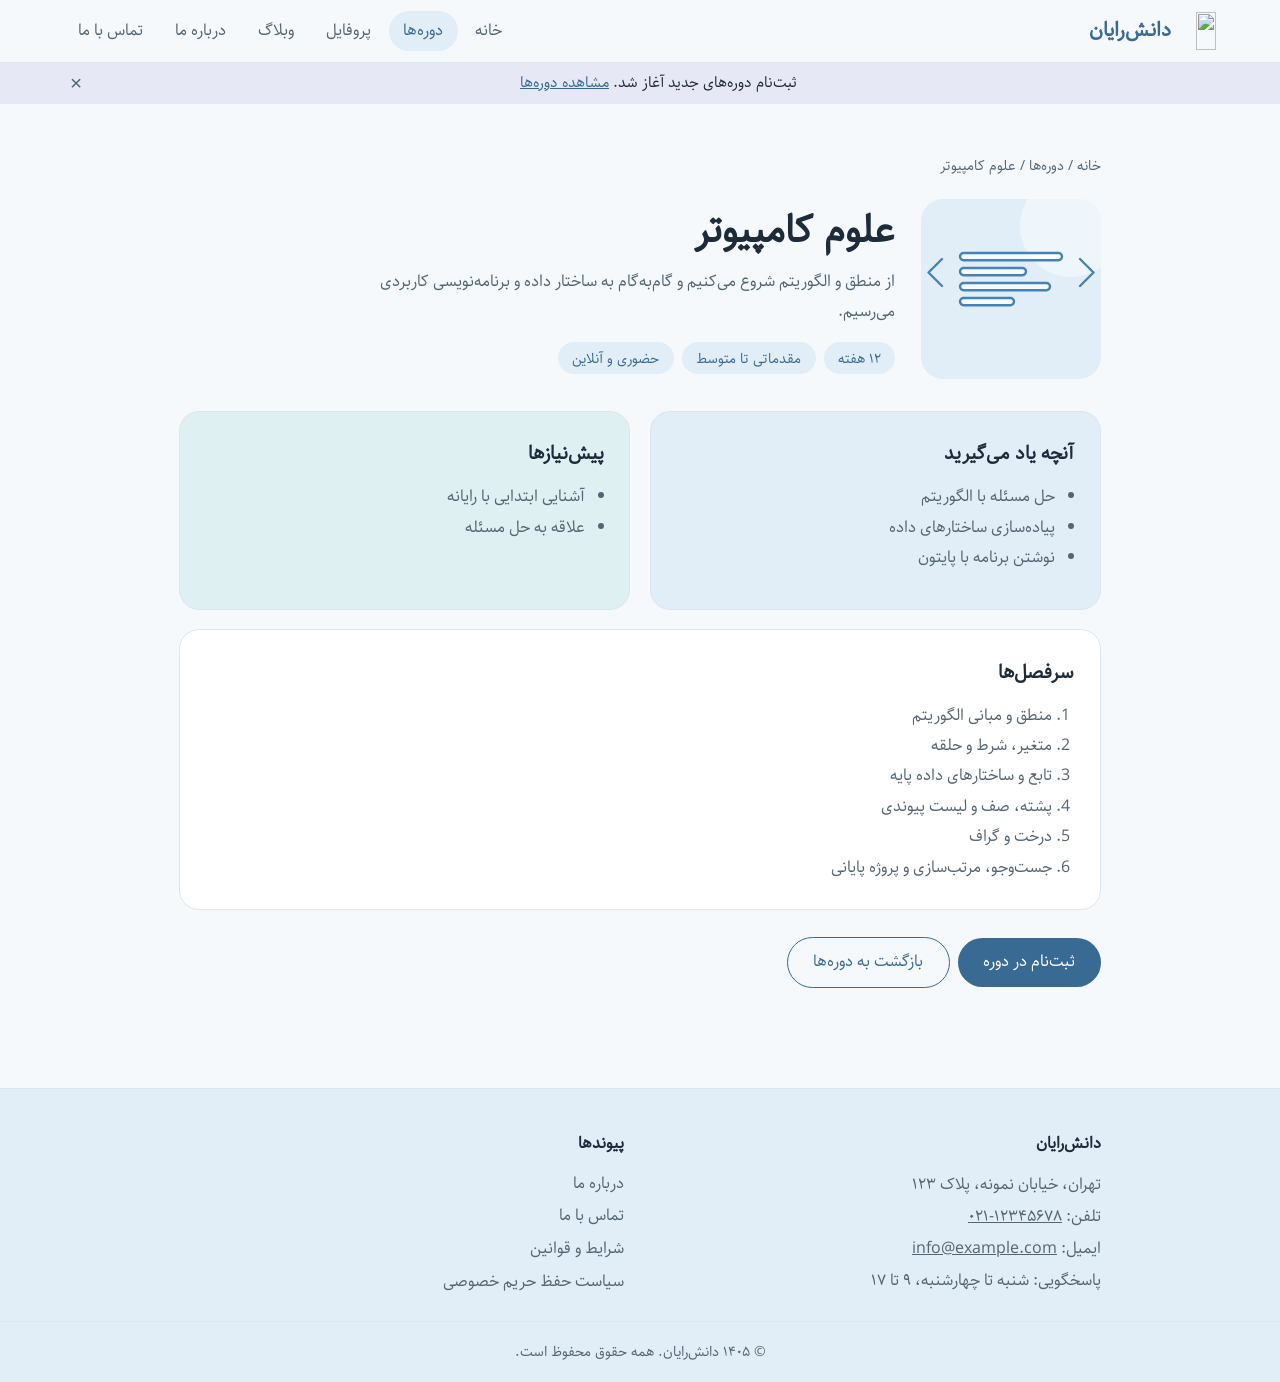
==== course-1.html @ 1ca7fc57 "Rename course-cs.html to course-1.html" ====
<!doctype html>
<html lang="fa" dir="rtl">
<head><meta charset="utf-8"><meta name="viewport" content="width=device-width,initial-scale=1">
<title>علوم کامپیوتر | دانش‌رایان</title><link rel="icon" type="image/png" href="resources/images/favicon.png"><meta name="theme-color" content="#f5f9fc"><link rel="stylesheet" href="resources/css/style.css"></head>
<body>
<header class="hd"><a class="logo" href="index.html"><img src="resources/images/logo.png" alt="" width="36" height="38"><span>دانش‌رایان</span></a>
<button class="burger" aria-label="منو" aria-expanded="false">☰</button>
<nav id="nav"><a href="index.html">خانه</a><div class="dd"><a href="courses.html" class="on">دوره‌ها</a><div class="menu"><a href="course-cs.html">علوم کامپیوتر</a><a href="course-networks.html">شبکه‌های کامپیوتری</a><a href="course-infrastructure.html">زیرساخت کامپیوتر</a></div></div><a href="profile.html">پروفایل</a><a href="blog.html">وبلاگ</a><a href="about.html">درباره ما</a><a href="contact.html">تماس با ما</a></nav></header>
<div id="ann" class="ann" role="region" aria-label="اطلاعیه" hidden><p aria-live="polite"></p><button type="button" aria-label="بستن اطلاعیه">×</button></div>
<main><section class="wrap"><p class="crumb"><a href="index.html">خانه</a> / <a href="courses.html">دوره‌ها</a> / علوم کامپیوتر</p>
<div class="ch"><img src="resources/images/course-cs.svg" alt="" width="180" height="180"><div><h1>علوم کامپیوتر</h1><p class="sub" style="margin:0">از منطق و الگوریتم شروع می‌کنیم و گام‌به‌گام به ساختار داده و برنامه‌نویسی کاربردی می‌رسیم.</p><div class="chips"><span>۱۲ هفته</span><span>مقدماتی تا متوسط</span><span>حضوری و آنلاین</span></div></div></div>
<div class="cols"><div class="card c1"><h3>آنچه یاد می‌گیرید</h3><ul><li>حل مسئله با الگوریتم</li><li>پیاده‌سازی ساختارهای داده</li><li>نوشتن برنامه با پایتون</li></ul></div><div class="card c3"><h3>پیش‌نیازها</h3><ul><li>آشنایی ابتدایی با رایانه</li><li>علاقه به حل مسئله</li></ul></div></div>
<div class="card"><h3>سرفصل‌ها</h3><ol><li>منطق و مبانی الگوریتم</li><li>متغیر، شرط و حلقه</li><li>تابع و ساختارهای داده پایه</li><li>پشته، صف و لیست پیوندی</li><li>درخت و گراف</li><li>جست‌وجو، مرتب‌سازی و پروژه پایانی</li></ol></div>
<p style="margin-top:1.5rem"><a class="btn" href="profile.html">ثبت‌نام در دوره</a><a class="btn g" href="courses.html">بازگشت به دوره‌ها</a></p></section></main>
<footer class="ft"><div class="ft-in">
<div class="ft-col"><h3>دانش‌رایان</h3><address>تهران، خیابان نمونه، پلاک ۱۲۳<br>تلفن: <a dir="ltr" href="tel:+982112345678">۰۲۱-۱۲۳۴۵۶۷۸</a><br>ایمیل: <a dir="ltr" href="mailto:info@example.com">info@example.com</a><br>پاسخگویی: شنبه تا چهارشنبه، ۹ تا ۱۷</address></div>
<div class="ft-col"><h3>پیوندها</h3><div class="ft-links"><a href="about.html">درباره ما</a><a href="contact.html">تماس با ما</a><a href="terms.html">شرایط و قوانین</a><a href="privacy.html">سیاست حفظ حریم خصوصی</a></div></div>
<div class="ft-col"><h3>نمادها و گواهی‌ها</h3><div id="badges" class="badges"></div></div>
</div><p class="copy">© ۱۴۰۵ دانش‌رایان. همه حقوق محفوظ است.</p></footer>
<script src="resources/js/db.js"></script><script src="resources/js/main.js"></script>
</body></html>
---- resources/css/style.css ----
@font-face {
  font-family: Sahel;
  src: url(../fonts/Sahel.ttf) format("truetype");
  font-display: swap
}

@font-face {
  font-family: Sahel-B;
  src: url(../fonts/Sahel-Black.ttf) format("truetype");
  font-display: swap
}

:root {
  --bg: #f5f9fc;
  --tx: #1e2b3a;
  --mu: #546573;
  --c1: #e1edf7;
  --c2: #e6e8f6;
  --c3: #dff0f2;
  --ac: #396a93;
  --brand: #4682b4;
  --bd: #dce6f0
}

* {
  box-sizing: border-box;
  margin:0
}

body {
  font: 16px/1.9 Sahel, Vazirmatn, Tahoma, sans-serif;
  background: var(--bg);
  color: var(--tx)
}

a {
  color: inherit;
  text-decoration: none
}

:focus-visible {
  outline: 2px solid var(--ac);
  outline-offset: 2px
}

.hd {
  position: sticky;
  top: 0;
  z-index: 9;
  display: flex;
  align-items: center;
  justify-content: space-between;
  padding: .7rem 5%;
  background: rgba(245,249,252,.92);
  backdrop-filter: blur(8px);
  border-bottom: 1px solid var(--bd)
}

.logo {
  font-weight: 700;
  font-size: 1.25rem;
  color: var(--ac)
}

nav {
  display: flex;
  gap: .2rem
}

nav a {
  padding: .3rem .9rem;
  border-radius: 99px;
  color: var(--mu)
}

nav a:hover, nav a.on {
  background: var(--c1);
  color: var(--ac)
}

.burger {
  display: none;
  background: none;
  border: 1px solid var(--bd);
  border-radius: 10px;
  font-size: 1.3rem;
  padding: .1rem .6rem;
  cursor: pointer
}

.wrap {
  max-width: 1050px;
  margin: auto;
  padding: 3rem 5%
}

.hero {
  display: grid;
  grid-template-columns: 1.2fr 1fr;
  gap: 2rem;
  align-items: center;
  max-width: 1050px;
  margin: auto;
  padding: 5rem 5%
}

.hero img {
  width: 100%;
  height: auto;
  max-height: 340px
}

h1 {
  font-size: clamp(1.9rem,5vw,3.1rem);
  line-height: 1.5;
  margin-bottom: 1rem
}

h2 {
  font-size: 1.5rem;
  margin-bottom: 1rem
}

.sub {
  color: var(--mu);
  max-width: 520px;
  margin-bottom: 2rem
}

.btn {
  display: inline-block;
  padding: .6rem 1.6rem;
  border-radius: 99px;
  background: var(--ac);
  color: #fff;
  border: 0;
  font: inherit;
  cursor: pointer;
  margin: .2rem 0 .2rem .5rem
}

.btn.g {
  background: transparent;
  color: var(--ac);
  border: 1px solid var(--ac)
}

.grid {
  display: grid;
  gap: 1.2rem;
  grid-template-columns: repeat(auto-fit,minmax(260px,1fr))
}

.card {
  padding: 1.6rem;
  border-radius: 20px;
  border: 1px solid var(--bd);
  background: #fff
}

.c1 {
  background: var(--c1)
}

.c2 {
  background: var(--c2)
}

.c3 {
  background: var(--c3)
}

.card h3 {
  margin-bottom: .4rem
}

.card p, .card ul {
  color: var(--mu)
}

.card ul {
  padding-right: 1.2rem;
  margin: .6rem 0
}

label {
  font-size: .95rem
}

input, textarea {
  width: 100%;
  padding: .65rem .9rem;
  margin: .3rem 0 .9rem;
  border: 1px solid var(--bd);
  border-radius: 12px;
  font: inherit;
  background: #fff
}

.tabs {
  display: flex;
  gap: .5rem;
  margin-bottom: 1rem
}

.tab {
  flex: 1;
  padding: .5rem;
  border: 1px solid var(--bd);
  border-radius: 12px;
  background: #fff;
  font: inherit;
  cursor: pointer
}

.tab.on {
  background: var(--c1);
  color: var(--ac)
}

.box {
  max-width: 460px;
  margin: auto
}

.msg {
  margin-bottom: .8rem
}

.ok {
  color: #2f7a4d
}

.err {
  color: #b04a4a
}

.ft {
  margin-top: 3rem;
  border-top: 1px solid var(--bd);
  background: var(--c1);
  color: var(--mu)
}

.ft-in {
  max-width: 1050px;
  margin: auto;
  padding: 2.5rem 5% 1.5rem;
  display: grid;
  gap: 2rem;
  grid-template-columns: repeat(auto-fit,minmax(min(100%,230px),1fr))
}

.ft h3 {
  font-size: 1rem;
  color: var(--tx);
  margin-bottom: .6rem
}

.ft address {
  font-style: normal;
  line-height: 2
}

.ft address a {
  text-decoration: underline
}

.ft a:hover {
  color: var(--ac)
}

.ft-links {
  display: flex;
  flex-direction: column;
  gap: .15rem
}

.badges {
  display: flex;
  flex-wrap: wrap;
  gap: .8rem;
  align-items: center
}

.badges > * {
  max-width: 100%
}

.badges img {
  height: auto;
  max-height: 96px;
  width: auto
}

.copy {
  text-align: center;
  padding: 1rem 5%;
  border-top: 1px solid var(--bd);
  font-size: .9rem
}

.doc {
  max-width: 760px;
  margin: auto
}

.doc h1 {
  font-size: clamp(1.6rem,4vw,2.2rem);
  margin-bottom: .3rem
}

.doc h2 {
  font-size: 1.2rem;
  margin: 1.8rem 0 .3rem
}

.doc p {
  color: var(--mu)
}

.doc .upd {
  font-size: .9rem;
  margin-bottom: 1rem
}

[hidden] {
  display: none !important
}

@media(max-width:720px) {
  .hero {
    grid-template-columns: 1fr;
    padding: 3rem 5%
  }
  
  .hero img {
    order: -1;
    max-height: 200px
  }
  
  .burger {
    display: block
  }

  nav {
    display: none;
    position: absolute;
    top: 100%;
    right: 0;
    left: 0;
    flex-direction: column;
    background: var(--bg);
    padding: .8rem 5%;
    border-bottom: 1px solid var(--bd)
  }
  
  nav.open {
    display: flex
  }
}

.lnk {
  background: none;
  border: 0;
  color: var(--ac);
  font: inherit;
  cursor: pointer;
  padding: 0;
  text-decoration: none;
  margin: .2rem .5rem
}

.btn.d {
  background: #b04a4a
}

.sp {
  margin-top: 1.2rem
}

.logo {
  display: flex;
  align-items: center;
  gap: .55rem
}

.logo img {
  width: auto;
  height: 38px
}

.dd {
  position: relative
}

.dd > a {
  display: block
}

.menu {
  display: none;
  position: absolute;
  top: 100%;
  right: 0;
  min-width: 210px;
  flex-direction: column;
  padding: .4rem;
  background: #fff;
  border: 1px solid var(--bd);
  border-radius: 14px;
  box-shadow: 0 8px 24px rgba(30,43,58,.08)
}

.dd:hover .menu, .dd:focus-within .menu {
  display: flex
}

.menu a {
  border-radius: 10px
}

.ann {
  display: flex;
  align-items: center;
  gap: .8rem;
  padding: .4rem 5%;
  background: var(--c2);
  font-size: .92rem
}

.ann p {
  flex: 1;
  text-align: center;
  transition: opacity .4s
}

.ann p.out {
  opacity: 0
}

.ann a {
  color: var(--ac);
  text-decoration: underline
}

.ann button {
  background: none;
  border: 0;
  cursor: pointer;
  font-size: 1.3rem;
  line-height: 1;
  color: var(--mu)
}

.slider {
  max-width: 900px;
  margin: 1.5rem auto 0;
  padding: 0 5%
}

.slider + .hero {
  padding-top: 3rem
}

.vp {
  position: relative;
  overflow: hidden;
  border-radius: 22px;
  border: 1px solid var(--bd)
}

.track {
  display: flex;
  transition: transform .5s ease
}

.slide {
  flex: 0 0 100%;
  position: relative
}

.slide img {
  display: block;
  width: 100%;
  height: auto;
  aspect-ratio: 16/7;
  object-fit: cover
}

.slide figcaption {
  position: absolute;
  inset: auto 0 0;
  padding: .6rem 1.2rem;
  background: rgba(255,255,255,.82)
}

.sb {
  position: absolute;
  top: 50%;
  transform: translateY(-50%);
  width: 40px;
  height: 40px;
  border-radius: 50%;
  border: 0;
  background: rgba(255,255,255,.88);
  color: var(--ac);
  font-size: 1.5rem;
  cursor: pointer
}

.prev {
  right: .7rem
}

.next {
  left: .7rem
}

.dots {
  display: flex;
  justify-content: center;
  gap: .5rem;
  margin-top: .7rem
}

.dots button {
  width: 10px;
  height: 10px;
  border-radius: 50%;
  border: 0;
  padding: 0;
  background: var(--bd);
  cursor: pointer
}

.dots button.on {
  background: var(--brand)
}

.cgrid {
  display: grid;
  gap: 1.2rem;
  grid-template-columns: repeat(auto-fit,minmax(min(100%,330px),1fr))
}

.cc {
  display: flex;
  gap: 1.1rem;
  align-items: center;
  padding: 1.1rem;
  border-radius: 20px;
  border: 1px solid var(--bd);
  transition: transform .2s,box-shadow .2s
}

.cc:hover {
  transform: translateY(-2px);
  box-shadow: 0 8px 22px rgba(30,43,58,.07)
}

.cc img {
  flex: none;
  width: 104px;
  height: auto;
  aspect-ratio: 1;
  border-radius: 14px
}

.cc h3 {
  margin-bottom: .2rem
}

.cc p, .cc ul {
  color: var(--mu);
  font-size: .95rem
}

.cc ul {
  padding-right: 1.1rem;
  margin: .3rem 0
}

.more {
  font-size: .9rem;
  color: var(--ac)
}

.crumb {
  font-size: .9rem;
  color: var(--mu);
  margin-bottom: 1.2rem
}

.crumb a {
  text-decoration: none
}

.ch {
  display: flex;
  gap: 1.6rem;
  align-items: center;
  margin-bottom: 2rem
}

.ch img {
  flex: none;
  width: clamp(100px,22vw,180px);
  height: auto;
  aspect-ratio: 1;
  border-radius: 22px
}

.ch h1 {
  font-size: clamp(1.6rem,4vw,2.4rem);
  margin-bottom: .4rem
}

.chips {
  display: flex;
  flex-wrap: wrap;
  gap: .5rem;
  margin-top: .9rem
}

.chips span {
  padding: .15rem .9rem;
  border-radius: 99px;
  background: var(--c1);
  color: var(--ac);
  font-size: .9rem
}

.cols {
  display: grid;
  gap: 1.2rem;
  grid-template-columns: repeat(auto-fit,minmax(260px,1fr));
  margin-bottom: 1.2rem
}

.card ol {
  padding-right: 1.4rem;
  margin-top: .6rem;
  color: var(--mu)
}

@media(prefers-reduced-motion:reduce) {
  .track, .cc, .ann p {
    transition: none
  }
}

@media(max-width:720px) {
  .menu {
    display: flex;
    position: static;
    border: 0;
    box-shadow: none;
    background: transparent;
    padding: 0 1rem 0 0
  }
  
  .ch {
    flex-direction: column;
    align-items: flex-start
  }
}

@media(max-width:560px) {
  .slide img {
    aspect-ratio: 4/3
  }
  
  .cc img {
    width: 80px
  }
}
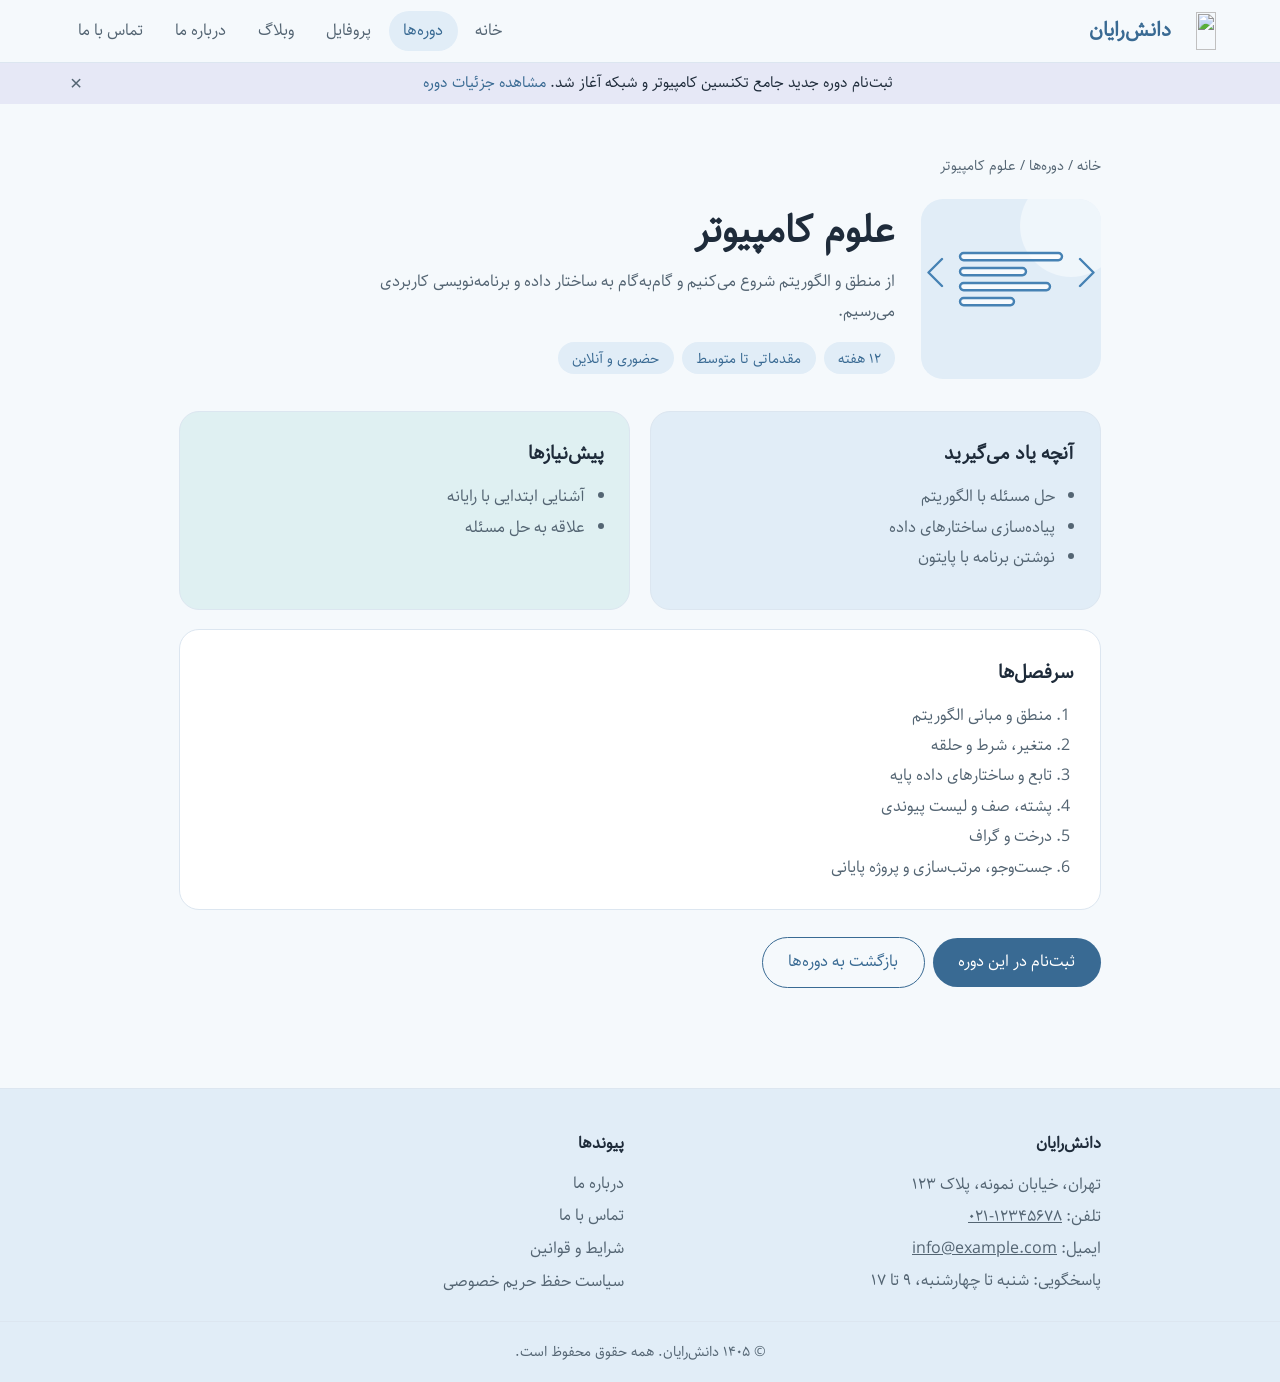
==== commit 3e8dce2c: "Update course-1.html" ====
--- a/course-1.html
+++ b/course-1.html
@@ -11,7 +11,7 @@
 <div class="ch"><img src="resources/images/course-cs.svg" alt="" width="180" height="180"><div><h1>علوم کامپیوتر</h1><p class="sub" style="margin:0">از منطق و الگوریتم شروع می‌کنیم و گام‌به‌گام به ساختار داده و برنامه‌نویسی کاربردی می‌رسیم.</p><div class="chips"><span>۱۲ هفته</span><span>مقدماتی تا متوسط</span><span>حضوری و آنلاین</span></div></div></div>
 <div class="cols"><div class="card c1"><h3>آنچه یاد می‌گیرید</h3><ul><li>حل مسئله با الگوریتم</li><li>پیاده‌سازی ساختارهای داده</li><li>نوشتن برنامه با پایتون</li></ul></div><div class="card c3"><h3>پیش‌نیازها</h3><ul><li>آشنایی ابتدایی با رایانه</li><li>علاقه به حل مسئله</li></ul></div></div>
 <div class="card"><h3>سرفصل‌ها</h3><ol><li>منطق و مبانی الگوریتم</li><li>متغیر، شرط و حلقه</li><li>تابع و ساختارهای داده پایه</li><li>پشته، صف و لیست پیوندی</li><li>درخت و گراف</li><li>جست‌وجو، مرتب‌سازی و پروژه پایانی</li></ol></div>
-<p style="margin-top:1.5rem"><a class="btn" href="profile.html">ثبت‌نام در دوره</a><a class="btn g" href="courses.html">بازگشت به دوره‌ها</a></p></section></main>
+<p style="margin-top:1.5rem"><a class="btn" href="enroll.html?course=1">ثبت‌نام در این دوره</a><a class="btn g" href="courses.html">بازگشت به دوره‌ها</a></p></section></main>
 <footer class="ft"><div class="ft-in">
 <div class="ft-col"><h3>دانش‌رایان</h3><address>تهران، خیابان نمونه، پلاک ۱۲۳<br>تلفن: <a dir="ltr" href="tel:+982112345678">۰۲۱-۱۲۳۴۵۶۷۸</a><br>ایمیل: <a dir="ltr" href="mailto:info@example.com">info@example.com</a><br>پاسخگویی: شنبه تا چهارشنبه، ۹ تا ۱۷</address></div>
 <div class="ft-col"><h3>پیوندها</h3><div class="ft-links"><a href="about.html">درباره ما</a><a href="contact.html">تماس با ما</a><a href="terms.html">شرایط و قوانین</a><a href="privacy.html">سیاست حفظ حریم خصوصی</a></div></div>
--- a/resources/css/style.css
+++ b/resources/css/style.css
@@ -441,7 +441,7 @@
 
 .ann a {
   color: var(--ac);
-  text-decoration: underline
+  text-decoration: none
 }
 
 .ann button {
